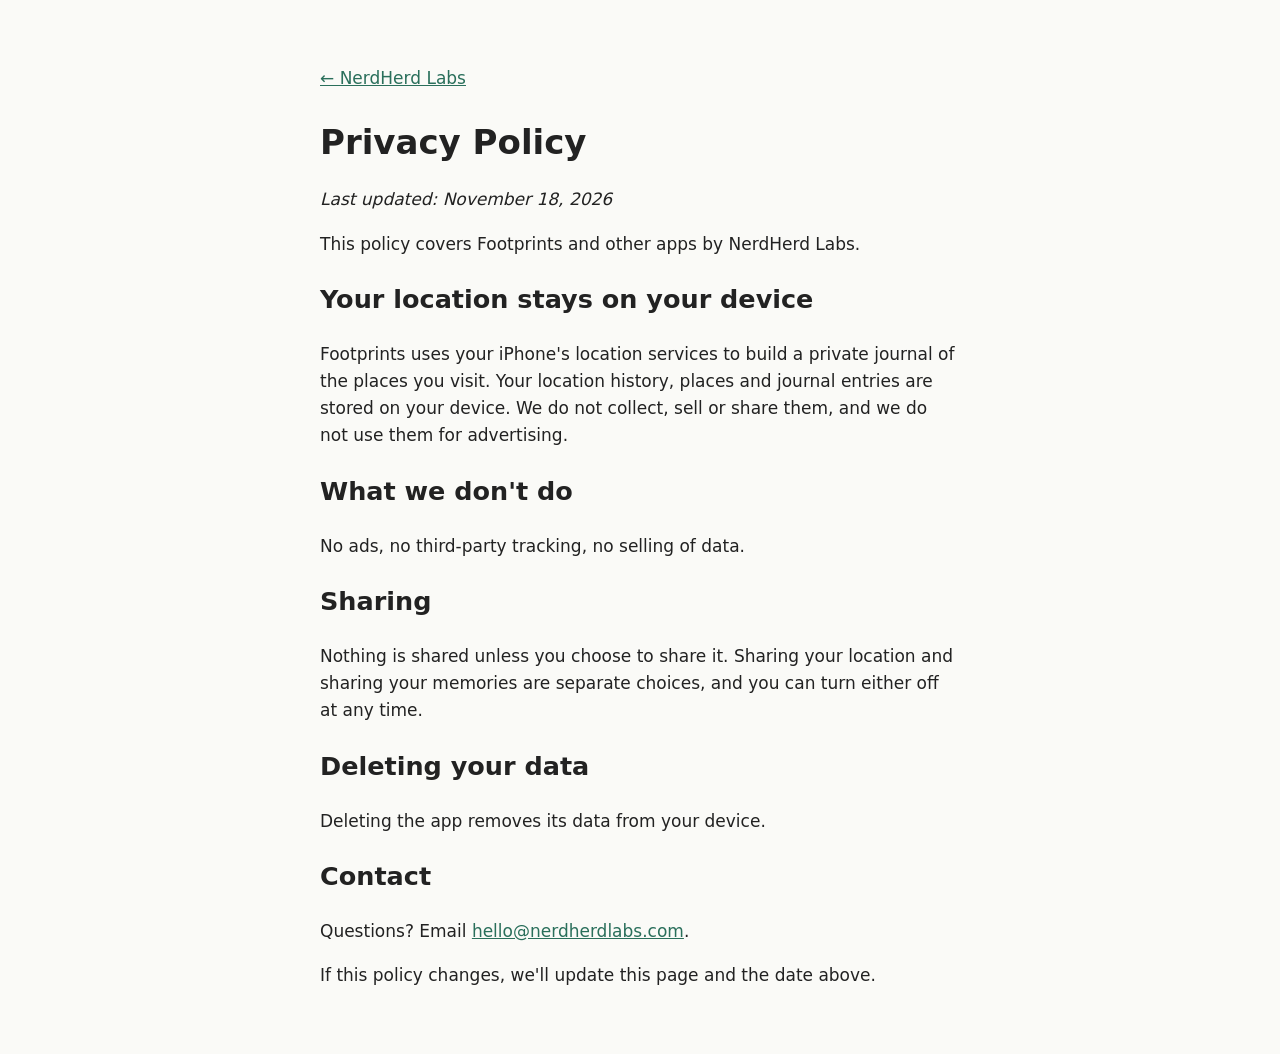
==== privacy.html @ f078bed1 "Bare-minimum NerdHerd Labs site and privacy policy Co-Authored-By: Claude Opus 5.5 <noreply@anthropi" ====
<!doctype html><html lang="en"><head><meta charset="utf-8"><meta name="viewport" content="width=device-width,initial-scale=1">
<title>Privacy Policy – NerdHerd Labs</title><link rel="stylesheet" href="style.css"></head><body>
<p><a href="index.html">← NerdHerd Labs</a></p>
<h1>Privacy Policy</h1><p><em>Last updated: November 18, 2026</em></p>
<p>This policy covers Footprints and other apps by NerdHerd Labs.</p>
<h2>Your location stays on your device</h2>
<p>Footprints uses your iPhone's location services to build a private journal of the places you visit. Your location history, places and journal entries are stored on your device. We do not collect, sell or share them, and we do not use them for advertising.</p>
<h2>What we don't do</h2>
<p>No ads, no third-party tracking, no selling of data.</p>
<h2>Sharing</h2>
<p>Nothing is shared unless you choose to share it. Sharing your location and sharing your memories are separate choices, and you can turn either off at any time.</p>
<h2>Deleting your data</h2>
<p>Deleting the app removes its data from your device.</p>
<h2>Contact</h2>
<p>Questions? Email <a href="mailto:hello@nerdherdlabs.com">hello@nerdherdlabs.com</a>.</p>
<p>If this policy changes, we'll update this page and the date above.</p>
</body></html>
---- style.css ----
body{font:17px/1.6 -apple-system,system-ui,sans-serif;max-width:40rem;margin:0 auto;padding:3rem 1rem;color:#222;background:#fafaf7}
a{color:#2a6f5b}h1{margin-bottom:.2rem}footer{margin-top:3rem;font-size:.9rem;color:#666}
@media(prefers-color-scheme:dark){body{background:#151515;color:#ddd}a{color:#7fc8b0}footer{color:#999}}
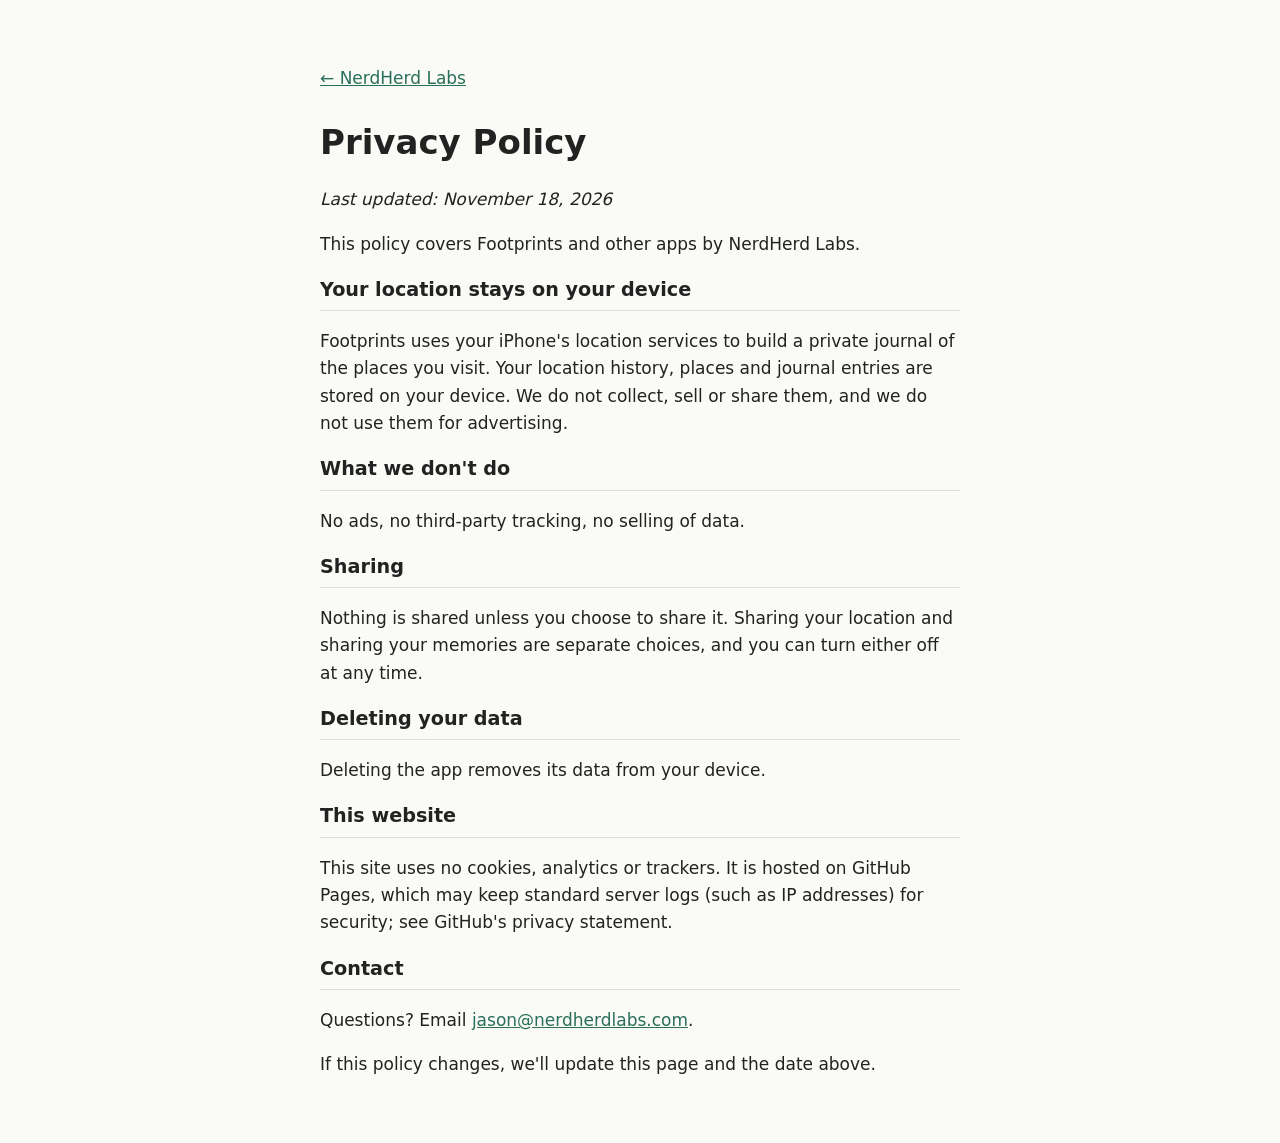
==== commit d4c1a5cf: "Fuller homepage: tagline, about, products, contact; site privacy section Co-Authored-By: Claude Opus" ====
--- a/privacy.html
+++ b/privacy.html
@@ -11,7 +11,9 @@
 <p>Nothing is shared unless you choose to share it. Sharing your location and sharing your memories are separate choices, and you can turn either off at any time.</p>
 <h2>Deleting your data</h2>
 <p>Deleting the app removes its data from your device.</p>
+<h2>This website</h2>
+<p>This site uses no cookies, analytics or trackers. It is hosted on GitHub Pages, which may keep standard server logs (such as IP addresses) for security; see GitHub's privacy statement.</p>
 <h2>Contact</h2>
-<p>Questions? Email <a href="mailto:hello@nerdherdlabs.com">hello@nerdherdlabs.com</a>.</p>
+<p>Questions? Email <a href="mailto:jason@nerdherdlabs.com">jason@nerdherdlabs.com</a>.</p>
 <p>If this policy changes, we'll update this page and the date above.</p>
 </body></html>
--- a/style.css
+++ b/style.css
@@ -1,3 +1,6 @@
 body{font:17px/1.6 -apple-system,system-ui,sans-serif;max-width:40rem;margin:0 auto;padding:3rem 1rem;color:#222;background:#fafaf7}
 a{color:#2a6f5b}h1{margin-bottom:.2rem}footer{margin-top:3rem;font-size:.9rem;color:#666}
 @media(prefers-color-scheme:dark){body{background:#151515;color:#ddd}a{color:#7fc8b0}footer{color:#999}}
+.tag{font-size:1.2rem;margin-top:0;color:#555}section{margin-top:2.2rem}h2{font-size:1.2rem;border-bottom:1px solid #ddd;padding-bottom:.3rem}
+h3{margin-bottom:.3rem}.badge{font-size:.75rem;font-weight:500;background:#e3efe9;color:#2a6f5b;padding:.15rem .5rem;border-radius:1rem;vertical-align:middle}
+@media(prefers-color-scheme:dark){.tag{color:#aaa}h2{border-color:#333}.badge{background:#1f3a31;color:#9fd8c4}}
